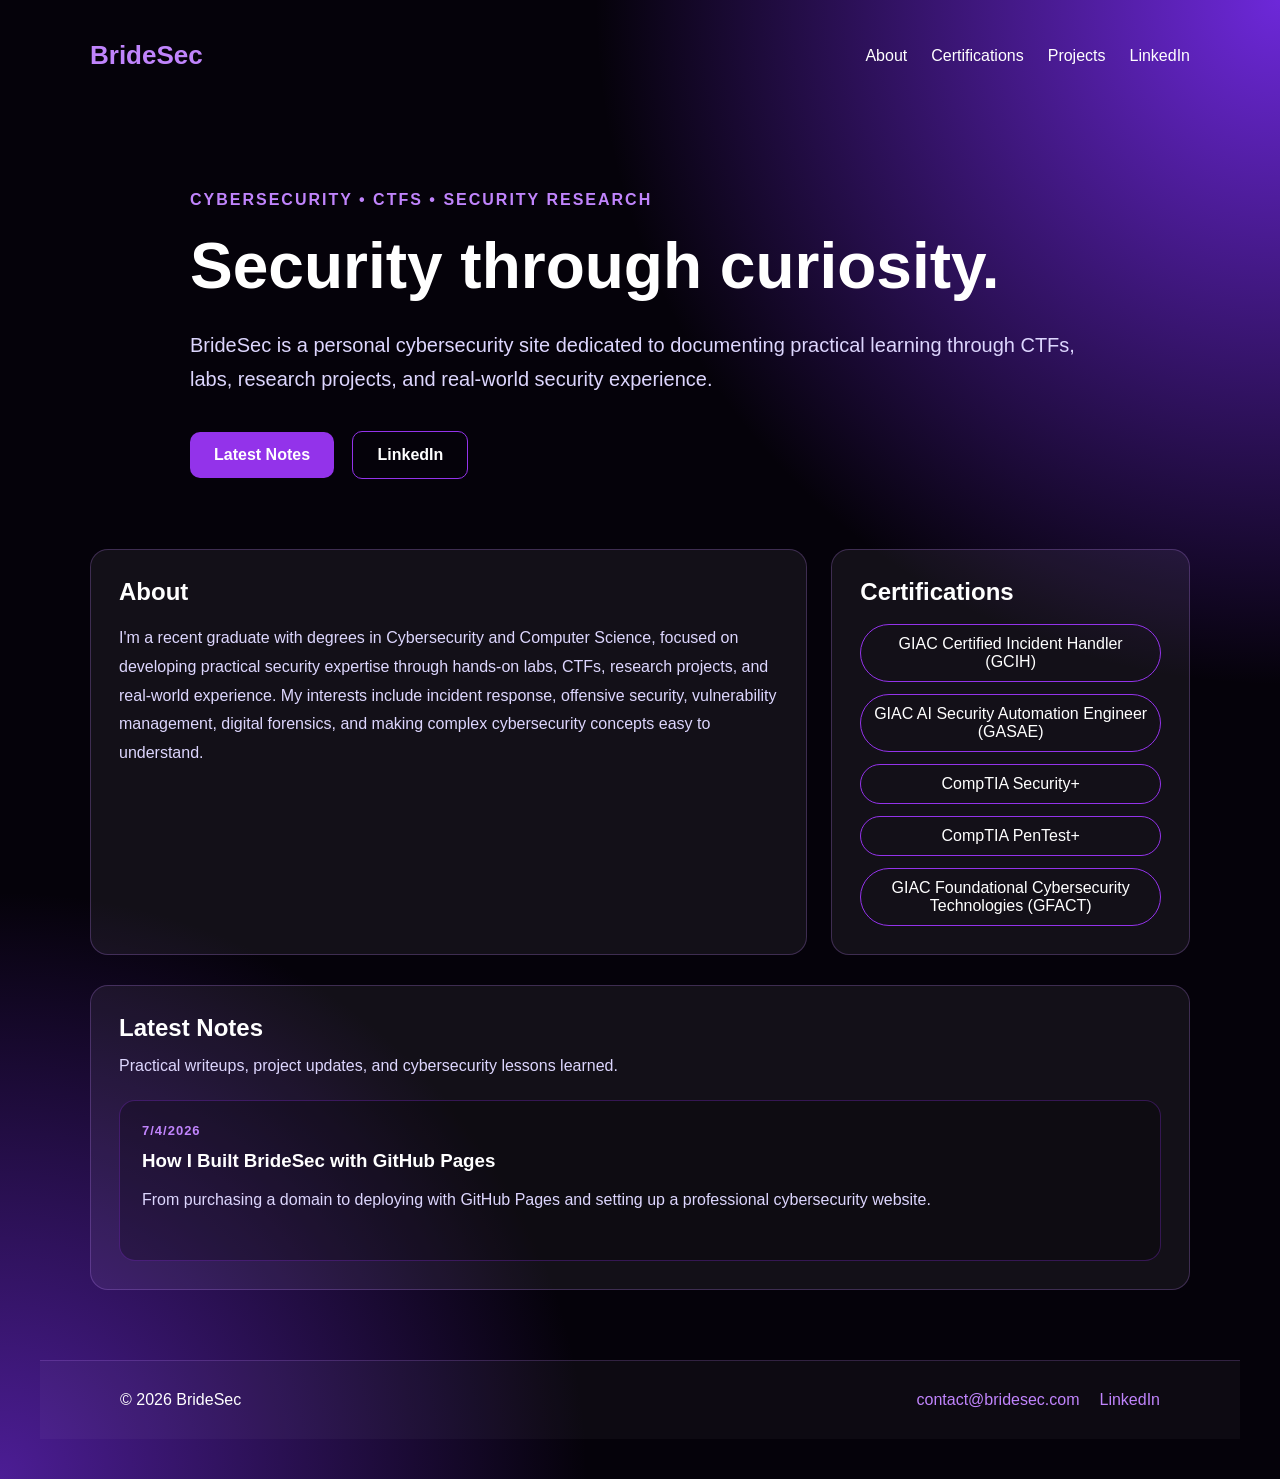
==== index.html @ 05deac44 "Update index.html" ====
<!DOCTYPE html>
<html lang="en">
<head>
<meta charset="UTF-8">
<meta name="viewport" content="width=device-width, initial-scale=1.0">
<title>BrideSec</title>

<style>

*{
    margin:0;
    padding:0;
    box-sizing:border-box;
}

html{
    scroll-behavior:smooth;
}

body{
    font-family:Arial,Helvetica,sans-serif;
    background:#05020a;
    color:white;
}

.hero{
    min-height:100vh;
    padding:40px;
    background:
        radial-gradient(circle at top right,#6d28d9,transparent 35%),
        radial-gradient(circle at bottom left,#4c1d95,transparent 30%),
        #05020a;
}

nav{
    max-width:1100px;
    margin:auto;
    display:flex;
    justify-content:space-between;
    align-items:center;
}

.logo{
    color:#c084fc;
    font-size:26px;
    font-weight:bold;
}

.links{
    display:flex;
    gap:24px;
}

.links a{
    color:white;
    text-decoration:none;
    transition:.2s;
}

.links a:hover{
    color:#c084fc;
}

.content{
    max-width:900px;
    margin:120px auto 70px;
}

.tag{
    color:#c084fc;
    font-weight:bold;
    letter-spacing:2px;
    margin-bottom:20px;
}

h1{
    font-size:64px;
    margin-bottom:25px;
}

.content p{
    color:#ddd6fe;
    font-size:20px;
    line-height:1.7;
}

.buttons{
    margin-top:35px;
}

.buttons a{
    display:inline-block;
    padding:14px 24px;
    border-radius:10px;
    margin-right:14px;
    text-decoration:none;
    transition:.2s;
    font-weight:bold;
}

.primary{
    background:#9333ea;
    color:white;
}

.primary:hover{
    background:#a855f7;
}

.secondary{
    border:1px solid #9333ea;
    color:white;
}

.secondary:hover{
    background:rgba(147,51,234,.15);
}

.section{
    max-width:1100px;
    margin:auto;
    display:grid;
    grid-template-columns:2fr 1fr;
    gap:24px;
}

.about,
.certs,
.notes{
    background:rgba(255,255,255,.06);
    border:1px solid rgba(192,132,252,.25);
    border-radius:18px;
    padding:28px;
}

.about p{
    color:#ddd6fe;
    line-height:1.8;
    margin-top:18px;
}

.cert-list{
    list-style:none;
    display:flex;
    flex-direction:column;
    gap:12px;
    margin-top:18px;
}

.cert-list li{
    border:1px solid #9333ea;
    border-radius:999px;
    padding:10px;
    text-align:center;
}
.cert-list li a{
    display:block;
    color:inherit;
    text-decoration:none;
    width:100%;
    height:100%;
}

.cert-list li:hover{
    background:rgba(147,51,234,.15);
    border-color:#c084fc;
    transition:.2s;
    cursor:pointer;
}

.cert-list li a:hover{
    color:white;
}

.notes{
    max-width:1100px;
    margin:30px auto;
}

.notes p{
    color:#ddd6fe;
    margin:15px 0 25px;
}

.post-grid{
    display:grid;
    grid-template-columns:repeat(auto-fit,minmax(280px,1fr));
    gap:20px;
}

.post-card{
    display:block;
    text-decoration:none;
    color:white;
    padding:22px;
    border-radius:16px;
    border:1px solid rgba(147,51,234,.3);
    background:rgba(0,0,0,.25);
    transition:.25s;
}

.post-card:hover{
    transform:translateY(-4px);
    border-color:#c084fc;
}

.post-date{
    color:#c084fc;
    font-size:13px;
    font-weight:bold;
    letter-spacing:1px;
}

.post-card h3{
    margin:12px 0;
}

.post-card p{
    color:#ddd6fe;
    line-height:1.6;
}

footer{
    margin-top:70px;
    border-top:1px solid rgba(192,132,252,.2);
    background:rgba(255,255,255,.03);
}

.footer-content{
    max-width:1100px;
    margin:auto;
    padding:30px;
    display:flex;
    justify-content:space-between;
    align-items:center;
}

.footer-links{
    display:flex;
    gap:20px;
}

.footer-links a{
    color:#c084fc;
    text-decoration:none;
}

.footer-links a:hover{
    text-decoration:underline;
}

@media(max-width:900px){

.section{
grid-template-columns:1fr;
}

.links{
display:none;
}

h1{
font-size:44px;
}

.footer-content{
flex-direction:column;
gap:18px;
text-align:center;
}

}

</style>

</head>

<body>

<div class="hero">

<nav>

<div class="logo">
BrideSec
</div>

<div class="links">
<a href="#about">About</a>
<a href="#certifications">Certifications</a>
<a href="#notes">Projects</a>
<a href="https://www.linkedin.com/in/tyler-jw-mcbride/" target="_blank">LinkedIn</a>
</div>

</nav>

<div class="content">

<div class="tag">
CYBERSECURITY • CTFS • SECURITY RESEARCH
</div>

<h1>
Security through curiosity.
</h1>

<p>
BrideSec is a personal cybersecurity site dedicated to documenting practical learning through CTFs, labs, research projects, and real-world security experience.
</p>

<div class="buttons">

<a class="primary" href="#notes">
Latest Notes
</a>

<a class="secondary"
href="https://www.linkedin.com/in/tyler-jw-mcbride/"
target="_blank">
LinkedIn
</a>

</div>

</div>

<div class="section">

<div class="about" id="about">

<h2>About</h2>

<p>
I'm a recent graduate with degrees in Cybersecurity and Computer Science, focused on developing practical security expertise through hands-on labs, CTFs, research projects, and real-world experience. My interests include incident response, offensive security, vulnerability management, digital forensics, and making complex cybersecurity concepts easy to understand.
</p>

</div>

<div class="certs" id="certifications">

<h2>Certifications</h2>

<ul class="cert-list">

<li>
<a href="https://www.giac.org/certifications/certified-incident-handler-gcih"
target="_blank" rel="noopener noreferrer">
GIAC Certified Incident Handler (GCIH)
</a>
</li>

<li>
<a href="https://www.giac.org/certifications/ai-security-automation-engineer-gasae"
target="_blank" rel="noopener noreferrer">
GIAC AI Security Automation Engineer (GASAE)
</a>
</li>

<li>
<a href="https://www.comptia.org/en/certifications/security/"
target="_blank" rel="noopener noreferrer">
CompTIA Security+
</a>
</li>

<li>
<a href="https://www.comptia.org/en/certifications/pentest/"
target="_blank" rel="noopener noreferrer">
CompTIA PenTest+
</a>
</li>

<li>
<a href="https://www.giac.org/certifications/foundational-cybersecurity-technologies-gfact"
target="_blank" rel="noopener noreferrer">
GIAC Foundational Cybersecurity Technologies (GFACT)
</a>
</li>

</ul>

</div>
</div>

<div class="notes" id="notes">

<h2>Latest Notes</h2>

<p>
Practical writeups, project updates, and cybersecurity lessons learned.
</p>

<div class="post-grid">

<a class="post-card" href="Projects/BuildingWebPage.html">
    
<div class="post-date">
7/4/2026
</div>

<h3>
How I Built BrideSec with GitHub Pages
</h3>

<p>
From purchasing a domain to deploying with GitHub Pages and setting up a professional cybersecurity website.
</p>

</a>

</div>

</div>

<footer>

<div class="footer-content">

<div>
© 2026 BrideSec
</div>

<div class="footer-links">

<a href="mailto:contact@bridesec.com">
contact@bridesec.com
</a>

<a href="https://www.linkedin.com/in/tyler-jw-mcbride/" target="_blank">
LinkedIn
</a>

</div>

</div>

</footer>

</div>

</body>
</html>
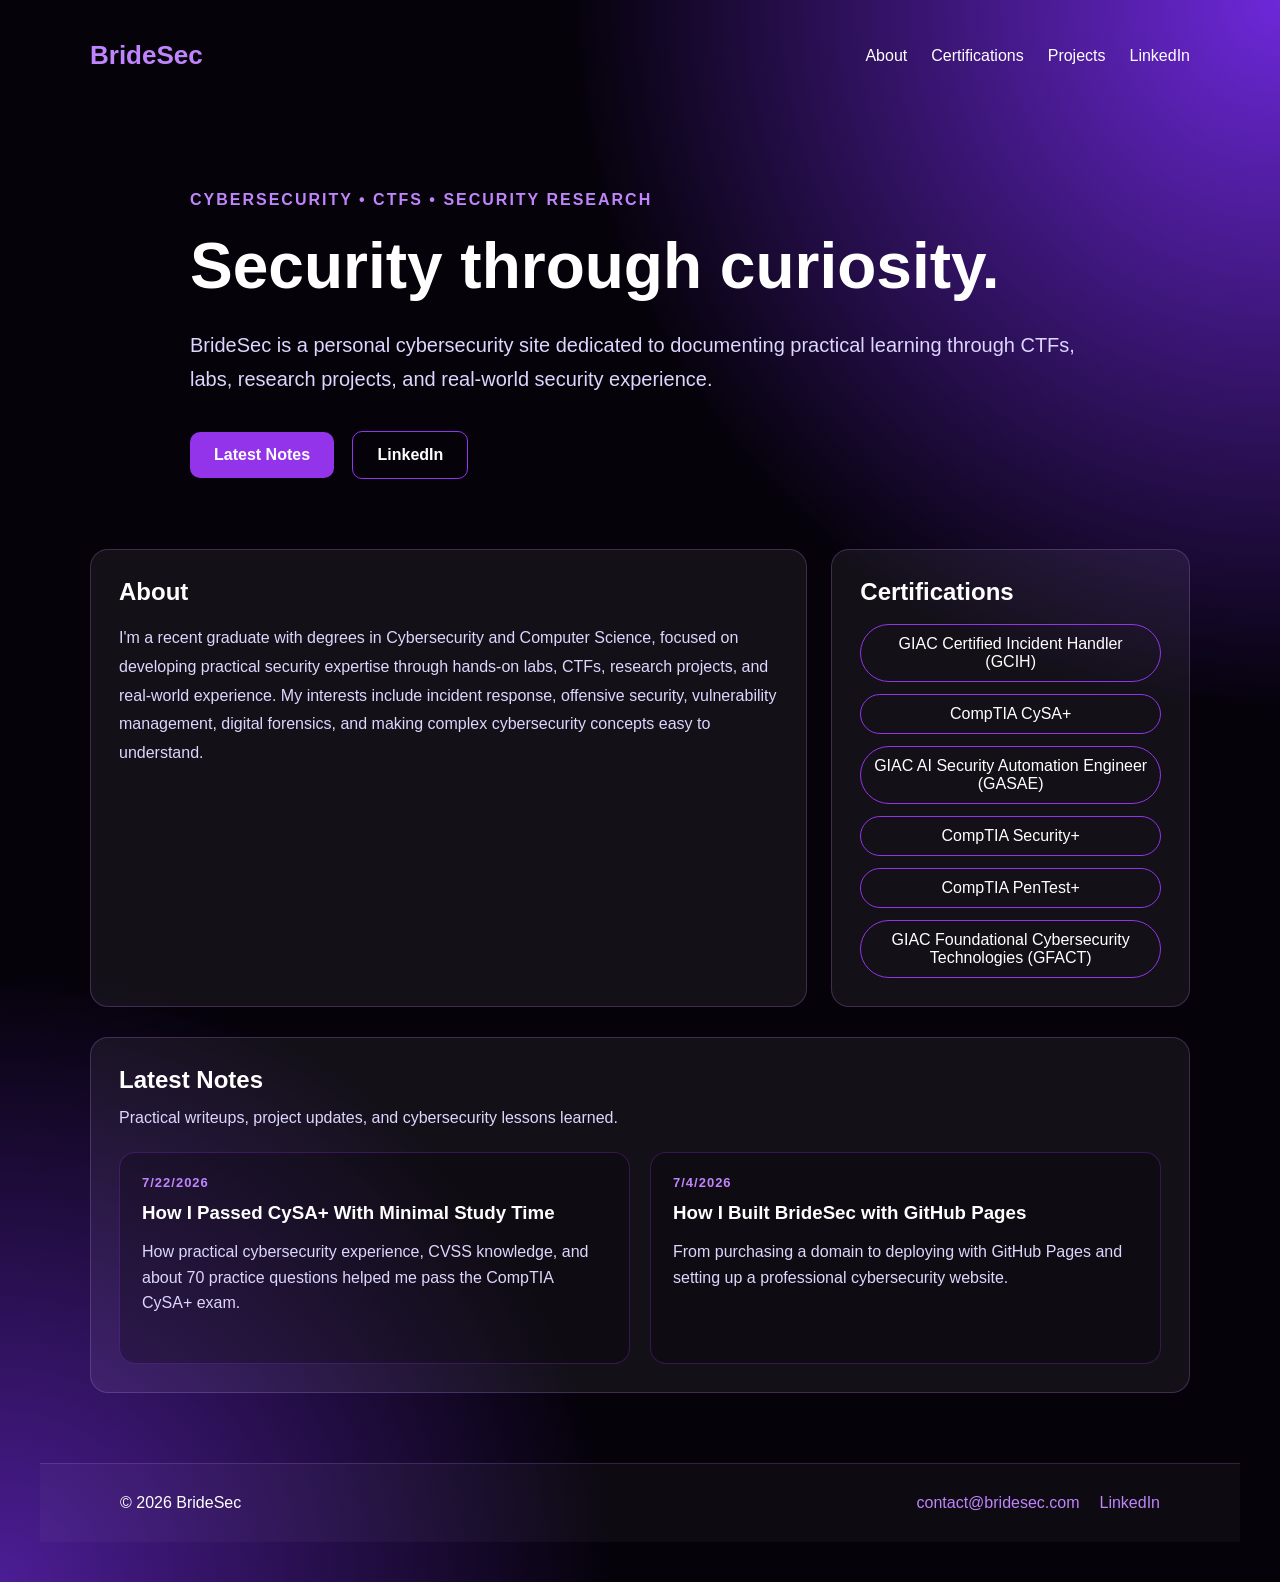
==== commit 80a839e0: "Update index.html" ====
--- a/index.html
+++ b/index.html
@@ -350,6 +350,12 @@
 </li>
 
 <li>
+<a href="https://www.comptia.org/en-us/certifications/cybersecurity-analyst/"
+target="_blank" rel="noopener noreferrer">
+CompTIA CySA+
+</a>
+<li>
+
 <a href="https://www.giac.org/certifications/ai-security-automation-engineer-gasae"
 target="_blank" rel="noopener noreferrer">
 GIAC AI Security Automation Engineer (GASAE)
@@ -391,7 +397,21 @@
 </p>
 
 <div class="post-grid">
-
+<a class="post-card" href="Projects/PassingCySAPlus.html">
+
+<div class="post-date">
+7/22/2026
+</div>
+
+<h3>
+How I Passed CySA+ With Minimal Study Time
+</h3>
+
+<p>
+How practical cybersecurity experience, CVSS knowledge, and about 70 practice questions helped me pass the CompTIA CySA+ exam.
+</p>
+
+</a>
 <a class="post-card" href="Projects/BuildingWebPage.html">
     
 <div class="post-date">
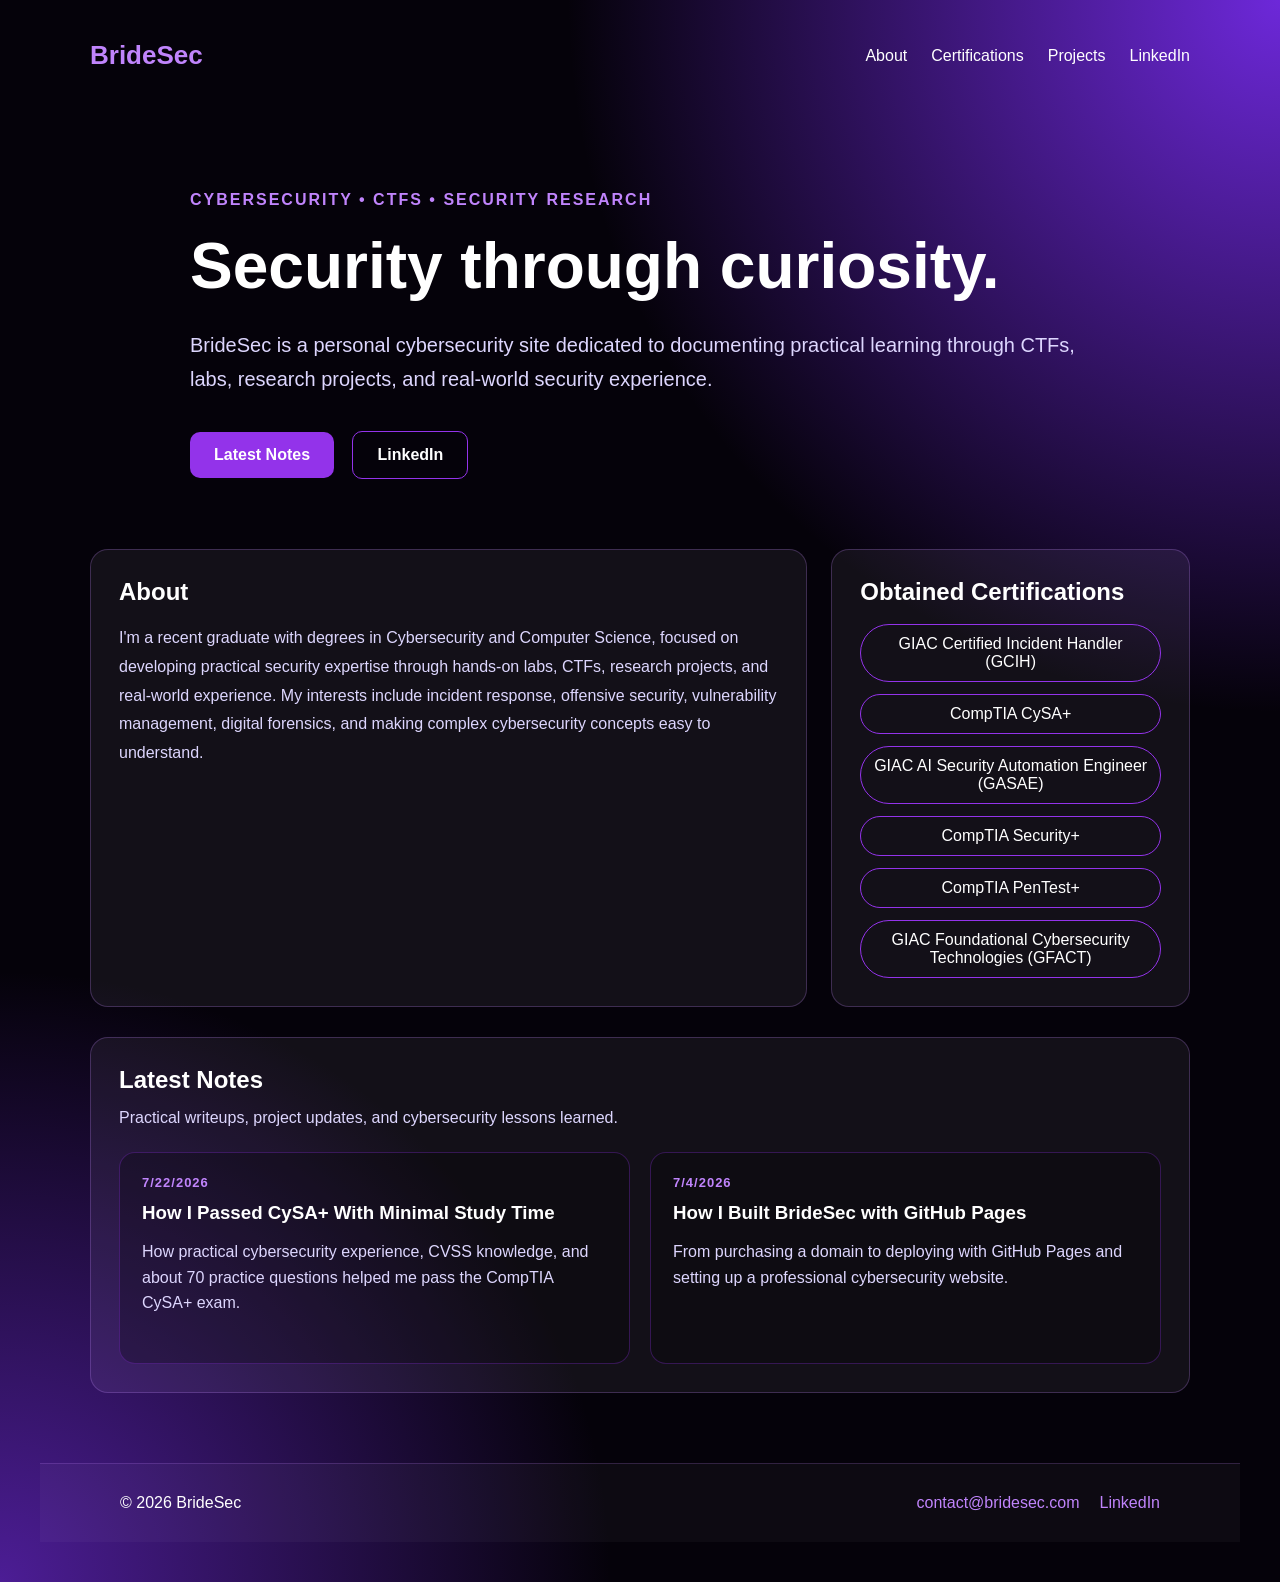
==== commit 2d60c39b: "Update index.html" ====
--- a/index.html
+++ b/index.html
@@ -338,7 +338,7 @@
 
 <div class="certs" id="certifications">
 
-<h2>Certifications</h2>
+<h2>Obtained Certifications</h2>
 
 <ul class="cert-list">
 
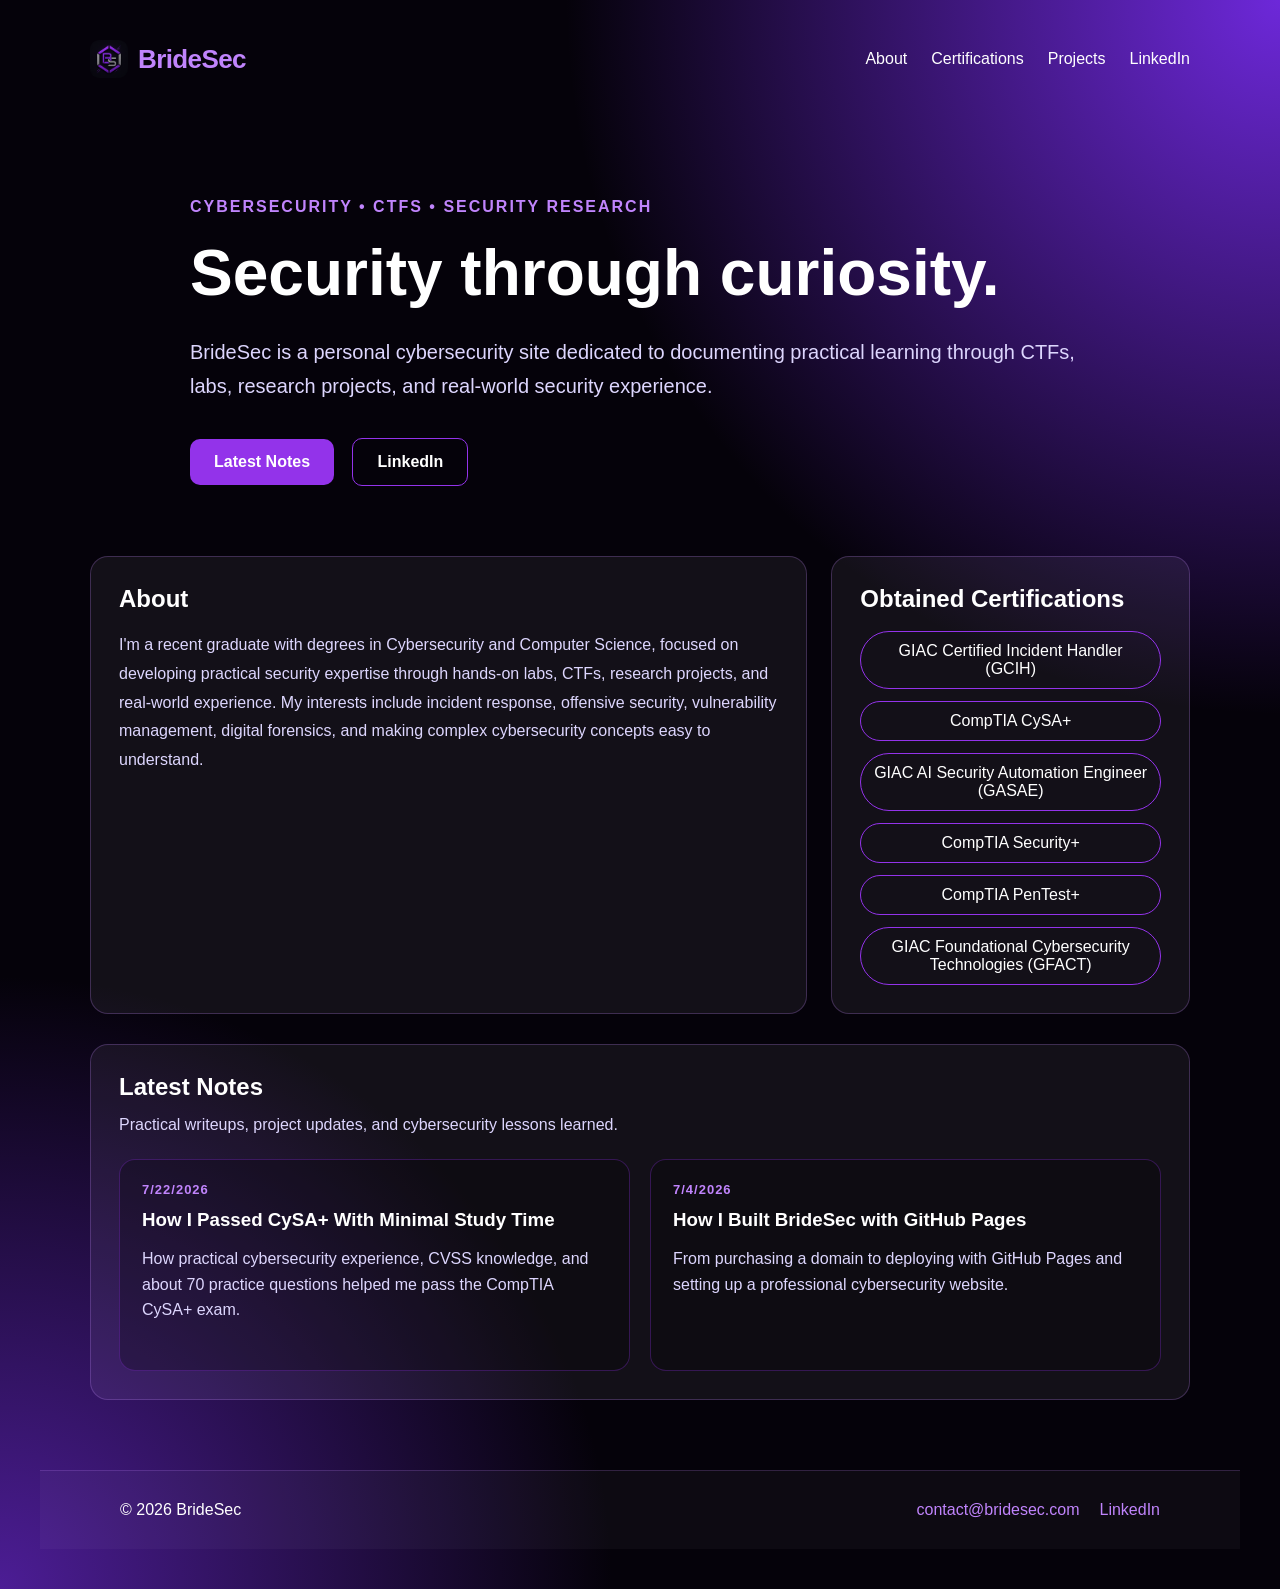
==== commit e950f6d1: "updates" ====
--- a/index.html
+++ b/index.html
@@ -3,287 +3,24 @@
 <head>
 <meta charset="UTF-8">
 <meta name="viewport" content="width=device-width, initial-scale=1.0">
+<link rel="icon" href="/favicon.ico" sizes="any">
+<link rel="icon" type="image/png" sizes="48x48" href="/favicon-48x48.png">
 <title>BrideSec</title>
 
-<style>
-
-*{
-    margin:0;
-    padding:0;
-    box-sizing:border-box;
-}
-
-html{
-    scroll-behavior:smooth;
-}
-
-body{
-    font-family:Arial,Helvetica,sans-serif;
-    background:#05020a;
-    color:white;
-}
-
-.hero{
-    min-height:100vh;
-    padding:40px;
-    background:
-        radial-gradient(circle at top right,#6d28d9,transparent 35%),
-        radial-gradient(circle at bottom left,#4c1d95,transparent 30%),
-        #05020a;
-}
-
-nav{
-    max-width:1100px;
-    margin:auto;
-    display:flex;
-    justify-content:space-between;
-    align-items:center;
-}
-
-.logo{
-    color:#c084fc;
-    font-size:26px;
-    font-weight:bold;
-}
-
-.links{
-    display:flex;
-    gap:24px;
-}
-
-.links a{
-    color:white;
-    text-decoration:none;
-    transition:.2s;
-}
-
-.links a:hover{
-    color:#c084fc;
-}
-
-.content{
-    max-width:900px;
-    margin:120px auto 70px;
-}
-
-.tag{
-    color:#c084fc;
-    font-weight:bold;
-    letter-spacing:2px;
-    margin-bottom:20px;
-}
-
-h1{
-    font-size:64px;
-    margin-bottom:25px;
-}
-
-.content p{
-    color:#ddd6fe;
-    font-size:20px;
-    line-height:1.7;
-}
-
-.buttons{
-    margin-top:35px;
-}
-
-.buttons a{
-    display:inline-block;
-    padding:14px 24px;
-    border-radius:10px;
-    margin-right:14px;
-    text-decoration:none;
-    transition:.2s;
-    font-weight:bold;
-}
-
-.primary{
-    background:#9333ea;
-    color:white;
-}
-
-.primary:hover{
-    background:#a855f7;
-}
-
-.secondary{
-    border:1px solid #9333ea;
-    color:white;
-}
-
-.secondary:hover{
-    background:rgba(147,51,234,.15);
-}
-
-.section{
-    max-width:1100px;
-    margin:auto;
-    display:grid;
-    grid-template-columns:2fr 1fr;
-    gap:24px;
-}
-
-.about,
-.certs,
-.notes{
-    background:rgba(255,255,255,.06);
-    border:1px solid rgba(192,132,252,.25);
-    border-radius:18px;
-    padding:28px;
-}
-
-.about p{
-    color:#ddd6fe;
-    line-height:1.8;
-    margin-top:18px;
-}
-
-.cert-list{
-    list-style:none;
-    display:flex;
-    flex-direction:column;
-    gap:12px;
-    margin-top:18px;
-}
-
-.cert-list li{
-    border:1px solid #9333ea;
-    border-radius:999px;
-    padding:10px;
-    text-align:center;
-}
-.cert-list li a{
-    display:block;
-    color:inherit;
-    text-decoration:none;
-    width:100%;
-    height:100%;
-}
-
-.cert-list li:hover{
-    background:rgba(147,51,234,.15);
-    border-color:#c084fc;
-    transition:.2s;
-    cursor:pointer;
-}
-
-.cert-list li a:hover{
-    color:white;
-}
-
-.notes{
-    max-width:1100px;
-    margin:30px auto;
-}
-
-.notes p{
-    color:#ddd6fe;
-    margin:15px 0 25px;
-}
-
-.post-grid{
-    display:grid;
-    grid-template-columns:repeat(auto-fit,minmax(280px,1fr));
-    gap:20px;
-}
-
-.post-card{
-    display:block;
-    text-decoration:none;
-    color:white;
-    padding:22px;
-    border-radius:16px;
-    border:1px solid rgba(147,51,234,.3);
-    background:rgba(0,0,0,.25);
-    transition:.25s;
-}
-
-.post-card:hover{
-    transform:translateY(-4px);
-    border-color:#c084fc;
-}
-
-.post-date{
-    color:#c084fc;
-    font-size:13px;
-    font-weight:bold;
-    letter-spacing:1px;
-}
-
-.post-card h3{
-    margin:12px 0;
-}
-
-.post-card p{
-    color:#ddd6fe;
-    line-height:1.6;
-}
-
-footer{
-    margin-top:70px;
-    border-top:1px solid rgba(192,132,252,.2);
-    background:rgba(255,255,255,.03);
-}
-
-.footer-content{
-    max-width:1100px;
-    margin:auto;
-    padding:30px;
-    display:flex;
-    justify-content:space-between;
-    align-items:center;
-}
-
-.footer-links{
-    display:flex;
-    gap:20px;
-}
-
-.footer-links a{
-    color:#c084fc;
-    text-decoration:none;
-}
-
-.footer-links a:hover{
-    text-decoration:underline;
-}
-
-@media(max-width:900px){
-
-.section{
-grid-template-columns:1fr;
-}
-
-.links{
-display:none;
-}
-
-h1{
-font-size:44px;
-}
-
-.footer-content{
-flex-direction:column;
-gap:18px;
-text-align:center;
-}
-
-}
-
-</style>
+<link rel="stylesheet" href="styles.css">
 
 </head>
 
-<body>
+<body class="home-page">
 
 <div class="hero">
 
 <nav>
 
-<div class="logo">
-BrideSec
-</div>
+<a class="site-brand" href="index.html" aria-label="BrideSec home">
+    <img class="site-brand-icon" src="assets/bridesec-logo-96.png" alt="">
+    <span class="site-brand-name">BrideSec</span>
+</a>
 
 <div class="links">
 <a href="#about">About</a>
@@ -397,7 +134,7 @@
 </p>
 
 <div class="post-grid">
-<a class="post-card" href="Projects/PassingCySAPlus.html">
+<a class="post-card" href="Projects/passing-cysa-plus.html">
 
 <div class="post-date">
 7/22/2026
--- a/styles.css
+++ b/styles.css
@@ -0,0 +1,848 @@
+
+/* ===== Shared site-wide branding and navigation ===== */
+:root{
+    --brand-purple:#a855f7;
+    --brand-purple-light:#c084fc;
+    --brand-text:#ffffff;
+}
+
+.site-brand{
+    display:inline-flex;
+    align-items:center;
+    gap:10px;
+    color:var(--brand-purple-light) !important;
+    text-decoration:none !important;
+    flex-shrink:0;
+}
+
+.site-brand-icon{
+    width:38px;
+    height:38px;
+    display:block;
+    border-radius:9px;
+    object-fit:cover;
+}
+
+.site-brand-name{
+    font-family:Arial,Helvetica,sans-serif;
+    font-size:26px;
+    font-weight:800;
+    line-height:1;
+    letter-spacing:-.6px;
+}
+
+.site-brand:hover .site-brand-name{
+    color:#e9d5ff;
+}
+
+@media(max-width:600px){
+    .site-brand-icon{width:34px;height:34px;border-radius:8px;}
+    .site-brand-name{font-size:23px;}
+}
+
+
+/* ===== index.html ===== */
+
+
+*{
+    margin:0;
+    padding:0;
+    box-sizing:border-box;
+}
+
+html{
+    scroll-behavior:smooth;
+}
+
+body.home-page{
+    font-family:Arial,Helvetica,sans-serif;
+    background:#05020a;
+    color:white;
+}
+
+body.home-page .hero{
+    min-height:100vh;
+    padding:40px;
+    background:
+        radial-gradient(circle at top right,#6d28d9,transparent 35%),
+        radial-gradient(circle at bottom left,#4c1d95,transparent 30%),
+        #05020a;
+}
+
+body.home-page nav{
+    max-width:1100px;
+    margin:auto;
+    display:flex;
+    justify-content:space-between;
+    align-items:center;
+}
+
+body.home-page .logo{
+    color:#c084fc;
+    font-size:26px;
+    font-weight:bold;
+}
+
+body.home-page .links{
+    display:flex;
+    gap:24px;
+}
+
+body.home-page .links a{
+    color:white;
+    text-decoration:none;
+    transition:.2s;
+}
+
+body.home-page .links a:hover{
+    color:#c084fc;
+}
+
+body.home-page .content{
+    max-width:900px;
+    margin:120px auto 70px;
+}
+
+body.home-page .tag{
+    color:#c084fc;
+    font-weight:bold;
+    letter-spacing:2px;
+    margin-bottom:20px;
+}
+
+body.home-page h1{
+    font-size:64px;
+    margin-bottom:25px;
+}
+
+body.home-page .content p{
+    color:#ddd6fe;
+    font-size:20px;
+    line-height:1.7;
+}
+
+body.home-page .buttons{
+    margin-top:35px;
+}
+
+body.home-page .buttons a{
+    display:inline-block;
+    padding:14px 24px;
+    border-radius:10px;
+    margin-right:14px;
+    text-decoration:none;
+    transition:.2s;
+    font-weight:bold;
+}
+
+body.home-page .primary{
+    background:#9333ea;
+    color:white;
+}
+
+body.home-page .primary:hover{
+    background:#a855f7;
+}
+
+body.home-page .secondary{
+    border:1px solid #9333ea;
+    color:white;
+}
+
+body.home-page .secondary:hover{
+    background:rgba(147,51,234,.15);
+}
+
+body.home-page .section{
+    max-width:1100px;
+    margin:auto;
+    display:grid;
+    grid-template-columns:2fr 1fr;
+    gap:24px;
+}
+
+body.home-page .about,
+body.home-page .certs,
+body.home-page .notes{
+    background:rgba(255,255,255,.06);
+    border:1px solid rgba(192,132,252,.25);
+    border-radius:18px;
+    padding:28px;
+}
+
+body.home-page .about p{
+    color:#ddd6fe;
+    line-height:1.8;
+    margin-top:18px;
+}
+
+body.home-page .cert-list{
+    list-style:none;
+    display:flex;
+    flex-direction:column;
+    gap:12px;
+    margin-top:18px;
+}
+
+body.home-page .cert-list li{
+    border:1px solid #9333ea;
+    border-radius:999px;
+    padding:10px;
+    text-align:center;
+}
+body.home-page .cert-list li a{
+    display:block;
+    color:inherit;
+    text-decoration:none;
+    width:100%;
+    height:100%;
+}
+
+body.home-page .cert-list li:hover{
+    background:rgba(147,51,234,.15);
+    border-color:#c084fc;
+    transition:.2s;
+    cursor:pointer;
+}
+
+body.home-page .cert-list li a:hover{
+    color:white;
+}
+
+body.home-page .notes{
+    max-width:1100px;
+    margin:30px auto;
+}
+
+body.home-page .notes p{
+    color:#ddd6fe;
+    margin:15px 0 25px;
+}
+
+body.home-page .post-grid{
+    display:grid;
+    grid-template-columns:repeat(auto-fit,minmax(280px,1fr));
+    gap:20px;
+}
+
+body.home-page .post-card{
+    display:block;
+    text-decoration:none;
+    color:white;
+    padding:22px;
+    border-radius:16px;
+    border:1px solid rgba(147,51,234,.3);
+    background:rgba(0,0,0,.25);
+    transition:.25s;
+}
+
+body.home-page .post-card:hover{
+    transform:translateY(-4px);
+    border-color:#c084fc;
+}
+
+body.home-page .post-date{
+    color:#c084fc;
+    font-size:13px;
+    font-weight:bold;
+    letter-spacing:1px;
+}
+
+body.home-page .post-card h3{
+    margin:12px 0;
+}
+
+body.home-page .post-card p{
+    color:#ddd6fe;
+    line-height:1.6;
+}
+
+body.home-page footer{
+    margin-top:70px;
+    border-top:1px solid rgba(192,132,252,.2);
+    background:rgba(255,255,255,.03);
+}
+
+body.home-page .footer-content{
+    max-width:1100px;
+    margin:auto;
+    padding:30px;
+    display:flex;
+    justify-content:space-between;
+    align-items:center;
+}
+
+body.home-page .footer-links{
+    display:flex;
+    gap:20px;
+}
+
+body.home-page .footer-links a{
+    color:#c084fc;
+    text-decoration:none;
+}
+
+body.home-page .footer-links a:hover{
+    text-decoration:underline;
+}
+
+@media(max-width:900px){
+
+body.home-page .section{
+grid-template-columns:1fr;
+}
+
+body.home-page .links{
+display:none;
+}
+
+body.home-page h1{
+font-size:44px;
+}
+
+body.home-page .footer-content{
+flex-direction:column;
+gap:18px;
+text-align:center;
+}
+
+}
+
+
+
+/* ===== BuildingWebPage.html ===== */
+
+*{
+    margin:0;
+    padding:0;
+    box-sizing:border-box;
+}
+
+html{
+    scroll-behavior:smooth;
+}
+
+body.article-page{
+    font-family:Arial,Helvetica,sans-serif;
+    background:#05020a;
+    color:white;
+}
+
+body.article-page .page{
+    min-height:100vh;
+    padding:40px;
+    background:
+        radial-gradient(circle at top right,#6d28d9,transparent 35%),
+        radial-gradient(circle at bottom left,#4c1d95,transparent 30%),
+        #05020a;
+}
+
+body.article-page nav{
+    max-width:950px;
+    margin:auto;
+    display:flex;
+    justify-content:space-between;
+    align-items:center;
+}
+
+body.article-page .logo{
+    color:#c084fc;
+    font-size:24px;
+    font-weight:bold;
+    text-decoration:none;
+}
+
+body.article-page .nav-links{
+    display:flex;
+    gap:22px;
+}
+
+body.article-page .nav-links a{
+    color:white;
+    text-decoration:none;
+    transition:.2s;
+}
+
+body.article-page .nav-links a:hover{
+    color:#c084fc;
+}
+
+body.article-page .article{
+    max-width:950px;
+    margin:80px auto 40px;
+    background:rgba(255,255,255,.06);
+    border:1px solid rgba(192,132,252,.25);
+    border-radius:18px;
+    padding:38px;
+}
+
+body.article-page .tag{
+    color:#c084fc;
+    font-weight:bold;
+    letter-spacing:2px;
+    font-size:14px;
+    margin-bottom:18px;
+}
+
+body.article-page h1{
+    font-size:48px;
+    line-height:1.1;
+    margin-bottom:20px;
+}
+
+body.article-page h2{
+    margin-top:40px;
+    margin-bottom:14px;
+    font-size:28px;
+}
+
+body.article-page p,
+body.article-page li{
+    color:#ddd6fe;
+    font-size:18px;
+    line-height:1.7;
+}
+
+body.article-page ul,
+body.article-page ol{
+    margin-left:24px;
+    margin-top:12px;
+}
+
+body.article-page li{
+    margin-bottom:8px;
+}
+
+body.article-page a{
+    color:#c084fc;
+}
+
+body.article-page code{
+    background:rgba(0,0,0,.45);
+    color:#f3e8ff;
+    padding:3px 7px;
+    border-radius:6px;
+}
+
+body.article-page pre{
+    background:rgba(0,0,0,.45);
+    color:#f3e8ff;
+    padding:16px;
+    border-radius:12px;
+    overflow-x:auto;
+    margin:16px 0;
+}
+
+body.article-page .note-box{
+    margin-top:20px;
+    padding:18px;
+    border-left:4px solid #9333ea;
+    background:rgba(147,51,234,.12);
+    border-radius:10px;
+}
+
+body.article-page footer{
+    max-width:950px;
+    margin:50px auto 0;
+    padding-top:25px;
+    border-top:1px solid rgba(192,132,252,.2);
+    display:flex;
+    justify-content:space-between;
+    color:#a78bfa;
+}
+
+body.article-page footer a{
+    color:#c084fc;
+    text-decoration:none;
+}
+
+body.article-page footer a:hover{
+    text-decoration:underline;
+}
+
+@media(max-width:800px){
+    body.article-page .page{
+        padding:25px;
+    }
+
+    body.article-page .article{
+        padding:26px;
+        margin-top:50px;
+    }
+
+    body.article-page h1{
+        font-size:36px;
+    }
+
+    body.article-page h2{
+        font-size:24px;
+    }
+
+    body.article-page .nav-links{
+        display:none;
+    }
+
+    body.article-page footer{
+        flex-direction:column;
+        gap:12px;
+        text-align:center;
+    }
+}
+
+
+/* ===== passing-cysa-plus.html ===== */
+
+:root{
+    --background:#05020a;
+    --surface:rgba(255,255,255,.055);
+    --surface-dark:rgba(5,2,10,.62);
+    --border:rgba(192,132,252,.23);
+    --purple:#c084fc;
+    --purple-light:#e9d5ff;
+    --purple-dark:#9333ea;
+    --text:#faf7ff;
+    --muted:#d8cbea;
+    --warning:#fbbf24;
+}
+
+*{
+    margin:0;
+    padding:0;
+    box-sizing:border-box;
+}
+
+html{
+    scroll-behavior:smooth;
+}
+
+body.cysa-page{
+    min-height:100vh;
+    font-family:Arial,Helvetica,sans-serif;
+    background:var(--background);
+    color:var(--text);
+}
+
+body.cysa-page::before{
+    content:"";
+    position:fixed;
+    inset:0;
+    z-index:-1;
+    background:
+        radial-gradient(circle at 90% 3%,rgba(109,40,217,.55),transparent 31rem),
+        radial-gradient(circle at 8% 78%,rgba(76,29,149,.38),transparent 28rem),
+        linear-gradient(180deg,#08030f 0%,#05020a 100%);
+}
+
+body.cysa-page a{
+    color:var(--purple);
+}
+
+body.cysa-page a:hover{
+    color:var(--purple-light);
+}
+
+body.cysa-page .page{
+    width:min(100% - 48px,1000px);
+    margin:0 auto;
+}
+
+body.cysa-page nav{
+    min-height:96px;
+    display:flex;
+    justify-content:space-between;
+    align-items:center;
+}
+
+body.cysa-page .logo{
+    color:var(--purple);
+    font-size:26px;
+    font-weight:800;
+    text-decoration:none;
+    letter-spacing:-.5px;
+}
+
+body.cysa-page .nav-links{
+    display:flex;
+    align-items:center;
+    gap:24px;
+}
+
+body.cysa-page .nav-links a{
+    color:var(--text);
+    text-decoration:none;
+    transition:color .2s ease;
+}
+
+body.cysa-page .nav-links a:hover{
+    color:var(--purple);
+}
+
+body.cysa-page .article{
+    margin:42px 0 48px;
+    overflow:hidden;
+    background:var(--surface);
+    border:1px solid var(--border);
+    border-radius:22px;
+    box-shadow:0 24px 80px rgba(0,0,0,.28);
+    backdrop-filter:blur(10px);
+}
+
+body.cysa-page .article-header{
+    padding:54px 54px 46px;
+    border-bottom:1px solid var(--border);
+    background:
+        linear-gradient(135deg,rgba(147,51,234,.15),transparent 55%),
+        rgba(0,0,0,.1);
+}
+
+body.cysa-page .eyebrow{
+    margin-bottom:18px;
+    color:var(--purple);
+    font-size:13px;
+    font-weight:800;
+    letter-spacing:2px;
+}
+
+body.cysa-page h1{
+    max-width:760px;
+    margin-bottom:18px;
+    font-size:clamp(44px,7vw,72px);
+    line-height:1;
+    letter-spacing:-2.5px;
+}
+
+body.cysa-page .subtitle{
+    max-width:760px;
+    color:var(--purple-light);
+    font-size:clamp(20px,3vw,27px);
+    font-weight:700;
+    line-height:1.4;
+}
+
+body.cysa-page .article-meta{
+    display:flex;
+    flex-wrap:wrap;
+    gap:10px;
+    margin-top:28px;
+}
+
+body.cysa-page .meta-item{
+    padding:8px 13px;
+    color:#ddd6fe;
+    font-size:13px;
+    border:1px solid var(--border);
+    border-radius:999px;
+    background:rgba(147,51,234,.1);
+}
+
+body.cysa-page .article-body{
+    padding:26px 54px 58px;
+}
+
+body.cysa-page .article-section{
+    padding-top:30px;
+}
+
+body.cysa-page h2{
+    margin:0 0 18px;
+    color:var(--text);
+    font-size:30px;
+    line-height:1.2;
+    letter-spacing:-.5px;
+}
+
+body.cysa-page p{
+    margin-bottom:20px;
+    color:var(--muted);
+    font-size:18px;
+    line-height:1.78;
+}
+
+body.cysa-page strong{
+    color:var(--text);
+}
+
+body.cysa-page .warning-box,
+body.cysa-page .highlight-box,
+body.cysa-page .quote-box{
+    margin:8px 0 20px;
+    padding:23px 25px;
+    border-radius:12px;
+}
+
+body.cysa-page .warning-box{
+    border:1px solid rgba(251,191,36,.3);
+    border-left:4px solid var(--warning);
+    background:rgba(251,191,36,.07);
+}
+
+body.cysa-page .warning-title{
+    margin-bottom:10px;
+    color:#fde68a;
+    font-size:13px;
+    font-weight:800;
+    letter-spacing:1.5px;
+}
+
+body.cysa-page .warning-box p:last-child,
+body.cysa-page .highlight-box p:last-child,
+body.cysa-page .quote-box p:last-child{
+    margin-bottom:0;
+}
+
+body.cysa-page .highlight-box{
+    border-left:4px solid var(--purple-dark);
+    background:rgba(147,51,234,.11);
+}
+
+body.cysa-page .quote-box{
+    text-align:center;
+    border:1px solid var(--border);
+    background:var(--surface-dark);
+}
+
+body.cysa-page .quote-box p{
+    color:var(--text);
+    font-size:22px;
+    font-weight:700;
+}
+
+body.cysa-page .section-divider{
+    width:100%;
+    height:1px;
+    margin-top:22px;
+    background:linear-gradient(90deg,var(--border),transparent);
+}
+
+body.cysa-page .resource-grid{
+    display:grid;
+    grid-template-columns:repeat(2,minmax(0,1fr));
+    gap:15px;
+    margin:10px 0 22px;
+}
+
+body.cysa-page .resource-card{
+    min-height:142px;
+    display:flex;
+    flex-direction:column;
+    justify-content:space-between;
+    gap:18px;
+    padding:21px;
+    color:var(--text);
+    text-decoration:none;
+    border:1px solid var(--border);
+    border-radius:14px;
+    background:rgba(0,0,0,.25);
+    transition:transform .2s ease,border-color .2s ease,background .2s ease;
+}
+
+body.cysa-page .resource-card:hover{
+    color:var(--text);
+    transform:translateY(-3px);
+    border-color:var(--purple);
+    background:rgba(147,51,234,.13);
+}
+
+body.cysa-page .resource-type{
+    color:#a78bfa;
+    font-size:11px;
+    font-weight:800;
+    letter-spacing:1.4px;
+}
+
+body.cysa-page .resource-title{
+    margin-top:8px;
+    font-size:18px;
+    font-weight:700;
+    line-height:1.35;
+}
+
+body.cysa-page .resource-link{
+    color:#c4b5fd;
+    font-size:13px;
+}
+
+body.cysa-page .resource-card:hover .resource-link{
+    color:var(--purple-light);
+}
+
+body.cysa-page .single-resource{
+    max-width:440px;
+}
+
+body.cysa-page footer{
+    padding:28px 0 42px;
+    display:flex;
+    justify-content:space-between;
+    gap:24px;
+    color:#a78bfa;
+    border-top:1px solid var(--border);
+}
+
+body.cysa-page footer a{
+    text-decoration:none;
+}
+
+@media(max-width:700px){
+    body.cysa-page .page{
+        width:min(100% - 28px,1000px);
+    }
+
+    body.cysa-page nav{
+        min-height:78px;
+    }
+
+    body.cysa-page .nav-links a:first-child{
+        display:none;
+    }
+
+    body.cysa-page .article{
+        margin-top:24px;
+        border-radius:17px;
+    }
+
+    body.cysa-page .article-header{
+        padding:38px 25px 34px;
+    }
+
+    body.cysa-page .article-body{
+        padding:18px 25px 40px;
+    }
+
+    body.cysa-page h1{
+        letter-spacing:-1.8px;
+    }
+
+    body.cysa-page h2{
+        font-size:26px;
+    }
+
+    body.cysa-page p{
+        font-size:17px;
+        line-height:1.72;
+    }
+
+    body.cysa-page .resource-grid{
+        grid-template-columns:1fr;
+    }
+
+    body.cysa-page .single-resource{
+        max-width:none;
+    }
+
+    body.cysa-page footer{
+        flex-direction:column;
+        align-items:center;
+        text-align:center;
+    }
+}
+
+@media(prefers-reduced-motion:reduce){
+    html{
+        scroll-behavior:auto;
+    }
+
+    body.cysa-page .resource-card{
+        transition:none;
+    }
+}
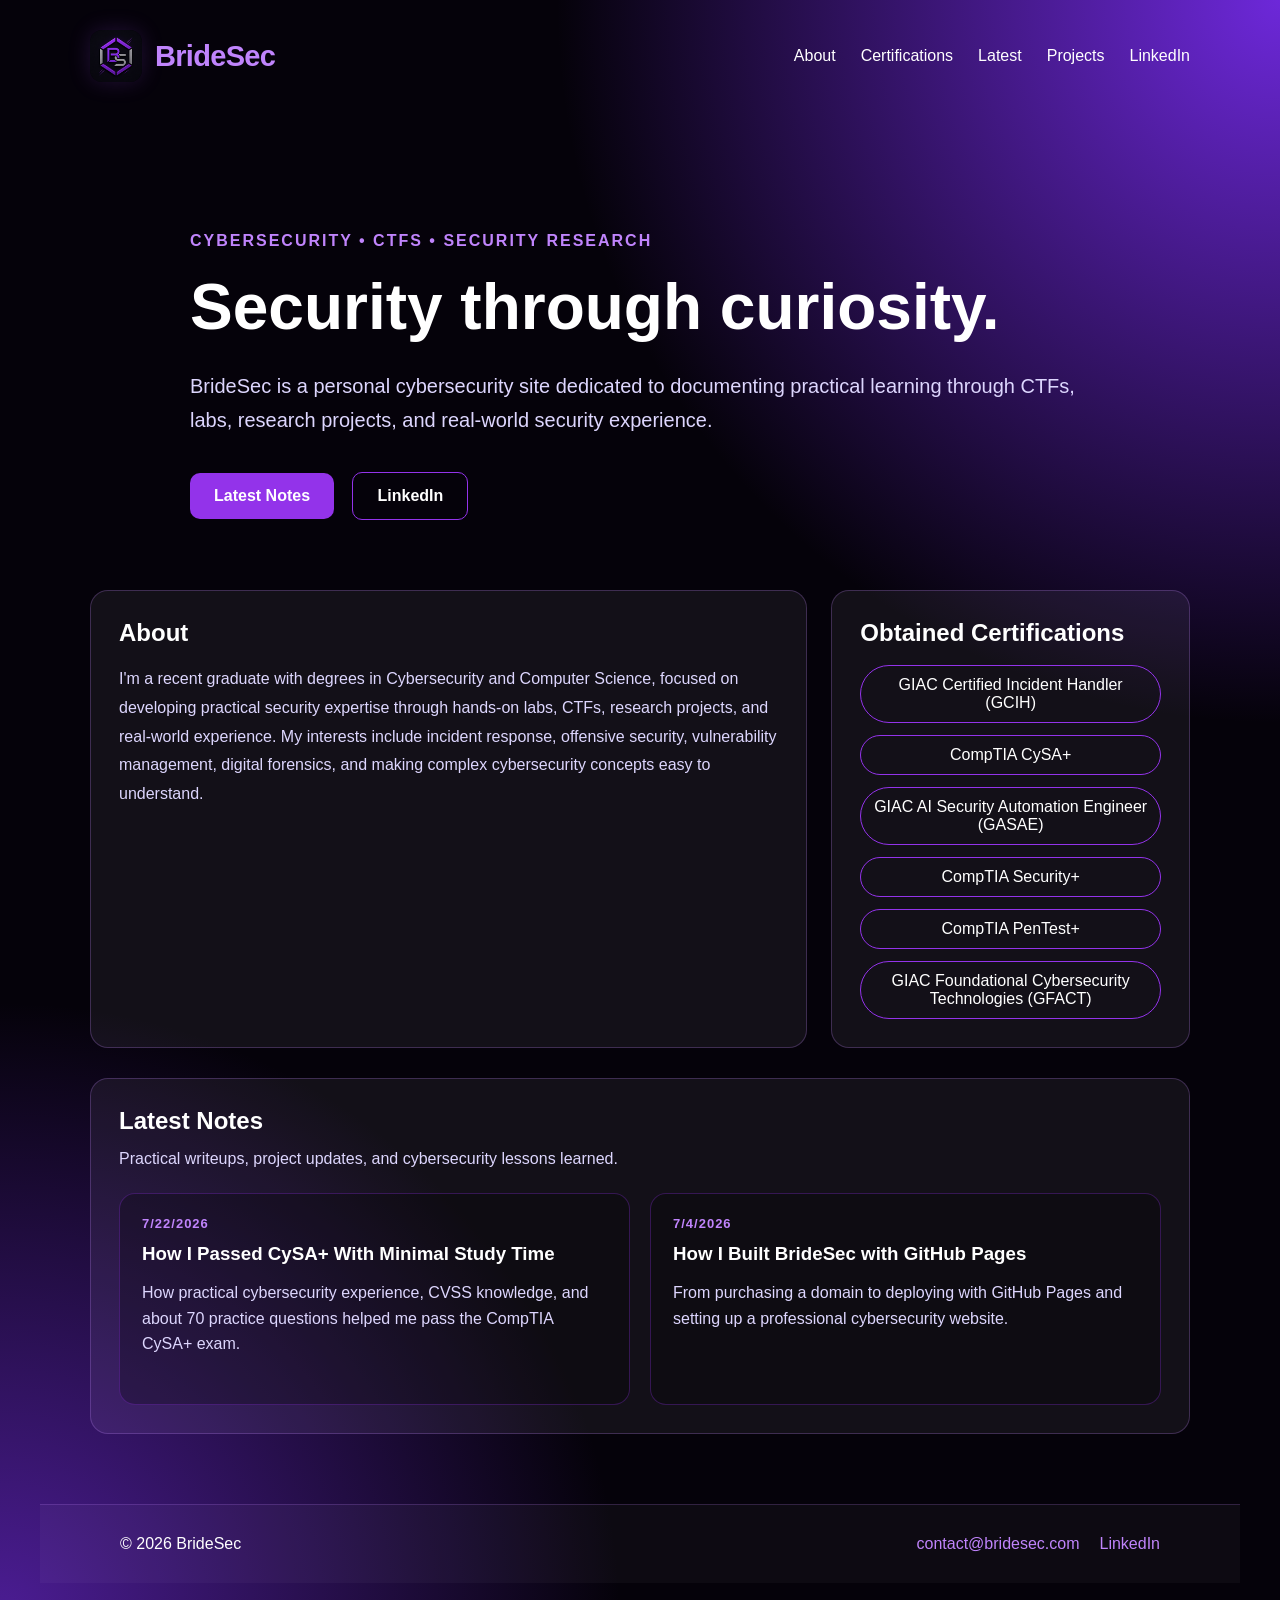
==== commit 0be1962a: "updates" ====
--- a/index.html
+++ b/index.html
@@ -15,21 +15,22 @@
 
 <div class="hero">
 
-<nav>
-
-<a class="site-brand" href="index.html" aria-label="BrideSec home">
-    <img class="site-brand-icon" src="assets/bridesec-logo-96.png" alt="">
-    <span class="site-brand-name">BrideSec</span>
-</a>
-
-<div class="links">
-<a href="#about">About</a>
-<a href="#certifications">Certifications</a>
-<a href="#notes">Projects</a>
-<a href="https://www.linkedin.com/in/tyler-jw-mcbride/" target="_blank">LinkedIn</a>
-</div>
-
-</nav>
+<header class="site-header">
+    <nav class="site-nav" aria-label="Main navigation">
+        <a class="site-brand" href="/index.html" aria-label="BrideSec home">
+            <img class="site-brand-icon" src="/assets/bridesec-logo-96.png" alt="BrideSec logo">
+            <span class="site-brand-name">BrideSec</span>
+        </a>
+
+        <div class="site-nav-links">
+            <a href="/index.html#about">About</a>
+            <a href="/index.html#certifications">Certifications</a>
+            <a href="/index.html#notes">Latest</a>
+            <a href="/projects.html">Projects</a>
+            <a href="https://www.linkedin.com/in/tyler-jw-mcbride/" target="_blank" rel="noopener noreferrer">LinkedIn</a>
+        </div>
+    </nav>
+</header>
 
 <div class="content">
 
--- a/styles.css
+++ b/styles.css
@@ -846,3 +846,258 @@
         transition:none;
     }
 }
+
+
+/* ===== Universal header and navigation ===== */
+.site-header{
+    width:100%;
+}
+
+.site-nav{
+    width:min(100% - 48px,1100px) !important;
+    max-width:1100px !important;
+    min-height:112px;
+    margin:0 auto !important;
+    padding:18px 0;
+    display:flex !important;
+    align-items:center !important;
+    justify-content:space-between !important;
+    gap:28px;
+}
+
+.site-brand{
+    gap:13px;
+}
+
+.site-brand-icon{
+    width:52px;
+    height:52px;
+    border-radius:12px;
+    object-fit:cover;
+    box-shadow:0 0 22px rgba(168,85,247,.18);
+}
+
+.site-brand-name{
+    font-size:29px;
+    font-weight:800;
+    letter-spacing:-.7px;
+}
+
+.site-nav-links{
+    display:flex;
+    align-items:center;
+    justify-content:flex-end;
+    gap:25px;
+    flex-wrap:wrap;
+}
+
+.site-nav-links a{
+    color:#fff !important;
+    text-decoration:none !important;
+    font-size:16px;
+    transition:color .2s ease;
+}
+
+.site-nav-links a:hover{
+    color:var(--brand-purple-light) !important;
+}
+
+body.home-page .hero,
+body.article-page .page{
+    padding-top:0;
+}
+
+body.cysa-page .page{
+    width:100%;
+    max-width:none;
+}
+
+body.cysa-page main,
+body.cysa-page footer{
+    width:min(100% - 48px,1000px);
+    margin-left:auto;
+    margin-right:auto;
+}
+
+@media(max-width:780px){
+    .site-nav{
+        width:min(100% - 30px,1100px) !important;
+        min-height:auto;
+        padding:18px 0 22px;
+        flex-direction:column;
+        align-items:flex-start !important;
+        gap:18px;
+    }
+
+    .site-brand-icon{width:46px;height:46px;}
+    .site-brand-name{font-size:26px;}
+
+    .site-nav-links{
+        width:100%;
+        justify-content:flex-start;
+        gap:13px 20px;
+    }
+
+    .site-nav-links a{font-size:15px;}
+
+    body.home-page .links,
+    body.article-page .nav-links,
+    body.cysa-page .nav-links{
+        display:flex;
+    }
+}
+
+/* ===== Projects directory ===== */
+body.projects-page{
+    margin:0;
+    min-height:100vh;
+    font-family:Arial,Helvetica,sans-serif;
+    color:#fff;
+    background:#05020a;
+}
+
+.projects-shell{
+    min-height:100vh;
+    background:
+        radial-gradient(circle at top right,#6d28d9,transparent 35%),
+        radial-gradient(circle at bottom left,#4c1d95,transparent 30%),
+        #05020a;
+}
+
+.projects-main,
+.site-footer{
+    width:min(100% - 48px,1100px);
+    margin:0 auto;
+}
+
+.projects-main{
+    padding:80px 0 60px;
+}
+
+.projects-intro{
+    max-width:850px;
+    margin-bottom:55px;
+}
+
+.projects-intro .tag{
+    color:#c084fc;
+    font-weight:800;
+    letter-spacing:2px;
+    margin-bottom:18px;
+}
+
+.projects-intro h1{
+    margin:0 0 20px;
+    font-size:clamp(44px,7vw,68px);
+    line-height:1.05;
+    letter-spacing:-2px;
+}
+
+.projects-intro p,
+.projects-section-heading p,
+.project-library-card p{
+    color:#ddd6fe;
+    line-height:1.7;
+}
+
+.projects-intro p{font-size:20px;}
+
+.projects-library{
+    margin-top:34px;
+    padding:30px;
+    border:1px solid rgba(192,132,252,.25);
+    border-radius:18px;
+    background:rgba(255,255,255,.055);
+}
+
+.projects-section-heading{
+    margin-bottom:24px;
+}
+
+.projects-section-heading h2{
+    margin:0 0 8px;
+    font-size:30px;
+}
+
+.project-card-grid{
+    display:grid;
+    grid-template-columns:repeat(2,minmax(0,1fr));
+    gap:20px;
+}
+
+.project-library-card{
+    display:flex;
+    min-height:260px;
+    flex-direction:column;
+    padding:25px;
+    color:#fff;
+    text-decoration:none;
+    border:1px solid rgba(147,51,234,.35);
+    border-radius:16px;
+    background:rgba(0,0,0,.28);
+    transition:transform .2s ease,border-color .2s ease,background .2s ease;
+}
+
+.project-library-card:hover{
+    transform:translateY(-4px);
+    border-color:#c084fc;
+    background:rgba(147,51,234,.11);
+}
+
+.project-card-label{
+    color:#c084fc;
+    font-size:12px;
+    font-weight:800;
+    letter-spacing:1.4px;
+}
+
+.project-library-card h3{
+    margin:16px 0 13px;
+    font-size:25px;
+    line-height:1.25;
+}
+
+.project-card-link{
+    margin-top:auto;
+    padding-top:20px;
+    color:#c084fc;
+    font-weight:700;
+}
+
+.future-project-card{
+    padding:30px;
+    color:#c4b5fd;
+    text-align:center;
+    border:1px dashed rgba(192,132,252,.4);
+    border-radius:14px;
+    background:rgba(0,0,0,.2);
+}
+
+.site-footer{
+    padding:30px 0;
+    display:flex;
+    justify-content:space-between;
+    gap:20px;
+    border-top:1px solid rgba(192,132,252,.2);
+    color:#a78bfa;
+}
+
+.site-footer .footer-links{
+    display:flex;
+    gap:20px;
+}
+
+.site-footer a{
+    color:#c084fc;
+    text-decoration:none;
+}
+
+@media(max-width:760px){
+    .projects-main,
+    .site-footer{width:min(100% - 30px,1100px);}
+    .projects-main{padding-top:50px;}
+    .project-card-grid{grid-template-columns:1fr;}
+    .projects-library{padding:22px;}
+    .site-footer{flex-direction:column;text-align:center;}
+    .site-footer .footer-links{justify-content:center;flex-wrap:wrap;}
+}
